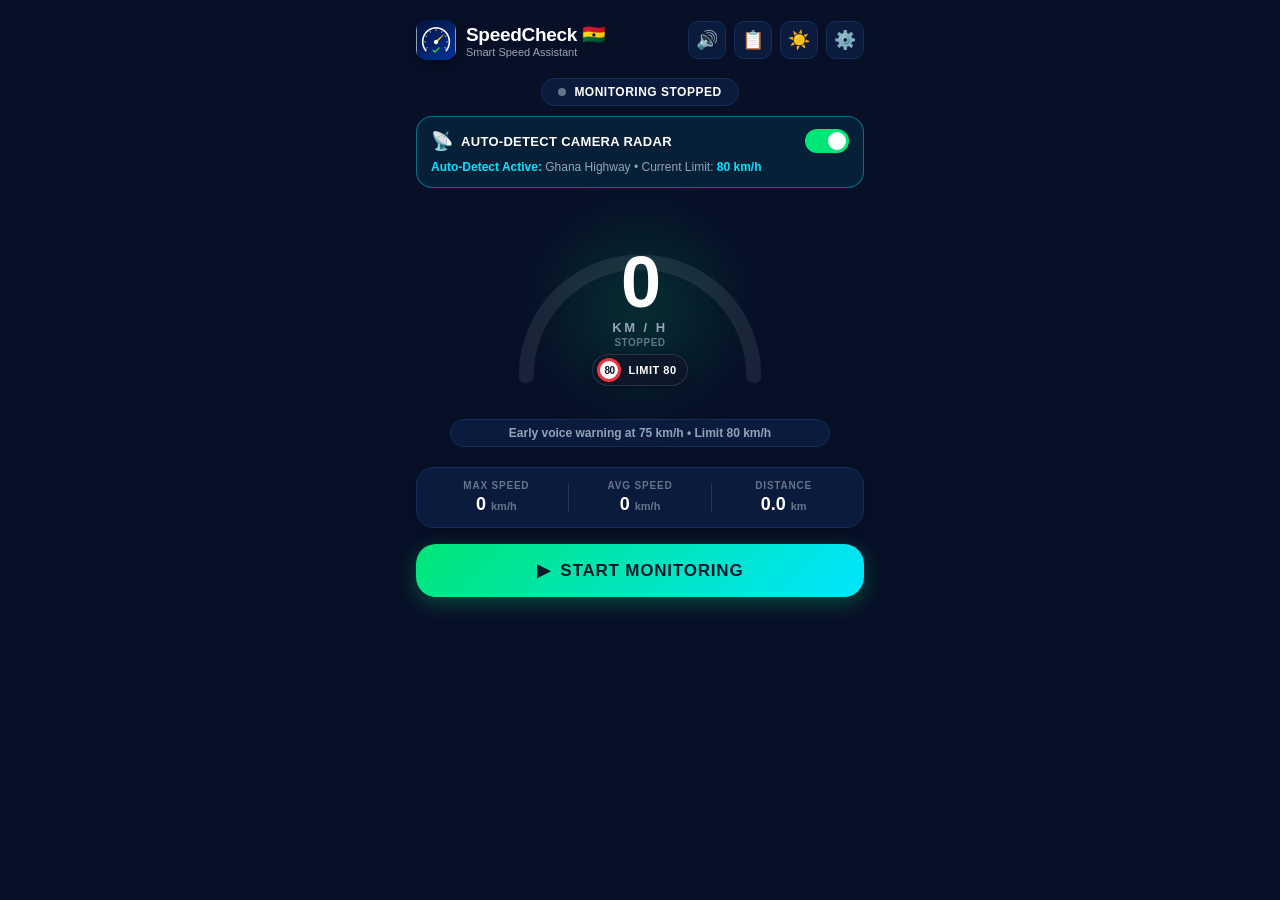
==== docs/index.html @ 5228cd0a "feat: remove home screen presets and add 12s GPS calibration window before voice alerts" ====
<!DOCTYPE html>
<html lang="en">
<head>
  <meta charset="UTF-8">
  <meta name="viewport" content="width=device-width, initial-scale=1.0, maximum-scale=1.0, user-scalable=no, viewport-fit=cover">
  <title>SpeedCheck — Smart Speed Monitor & Camera Radar for Ghana</title>
  
  <!-- PWA & Mobile Meta Tags -->
  <link rel="manifest" href="manifest.json">
  <link rel="icon" type="image/png" href="favicon.png">
  <meta name="theme-color" content="#0B1B3D">
  
  <!-- iOS Safari Web App Specifics -->
  <meta name="apple-mobile-web-app-capable" content="yes">
  <meta name="apple-mobile-web-app-status-bar-style" content="black-translucent">
  <meta name="apple-mobile-web-app-title" content="SpeedCheck">
  <link rel="apple-touch-icon" href="icons/icon-192.png">

  <!-- Styles -->
  <link rel="stylesheet" href="styles.css">
</head>
<body>

  <div class="app-container">
    <!-- Header -->
    <header class="app-header">
      <div class="brand-row">
        <img src="favicon.png" alt="SpeedCheck Logo" class="app-logo">
        <div class="brand-text">
          <h1>SpeedCheck 🇬🇭</h1>
          <div class="brand-subtitle">Smart Speed Assistant</div>
        </div>
      </div>
      <div class="header-actions">
        <button id="muteBtn" class="icon-btn" title="Toggle Voice Alerts">🔊</button>
        <button id="historyBtn" class="icon-btn" title="Speed & Evidence Logs">📋</button>
        <button id="themeBtn" class="icon-btn" title="Toggle Dark/Light Mode">☀️</button>
        <button id="settingsBtn" class="icon-btn" title="Settings">⚙️</button>
      </div>
    </header>

    <!-- Status Badge -->
    <div class="status-badge-container">
      <div id="statusBadge" class="status-badge">
        <span id="statusDot" class="dot"></span>
        <span id="statusText">Monitoring Stopped</span>
      </div>
    </div>

    <!-- Auto-Detect Radar Card -->
    <div id="radarCard" class="radar-card auto-active">
      <div class="radar-header">
        <div class="radar-title-group">
          <span class="radar-icon">📡</span>
          <span class="radar-label">AUTO-DETECT CAMERA RADAR</span>
        </div>
        <label class="switch">
          <input type="checkbox" id="autoDetectToggle" checked>
          <span class="slider"></span>
        </label>
      </div>
      <div id="radarStatusText" class="radar-status-text">
        Auto-Detect active: Monitoring approaching Ghana MTTD speed camera corridors.
      </div>
    </div>

    <!-- Speedometer Gauge Area (Modern Electric-Cockpit Cluster) -->
    <div class="speedometer-container">
      <div id="ambientGlow" class="ambient-glow"></div>
      <svg class="gauge-svg" viewBox="0 0 280 180">
        <defs>
          <linearGradient id="safeGrad" x1="0%" y1="0%" x2="100%" y2="0%">
            <stop offset="0%" stop-color="#00E676" />
            <stop offset="100%" stop-color="#00E5FF" />
          </linearGradient>
          <linearGradient id="amberGrad" x1="0%" y1="0%" x2="100%" y2="0%">
            <stop offset="0%" stop-color="#FFD600" />
            <stop offset="100%" stop-color="#FF9100" />
          </linearGradient>
          <linearGradient id="dangerGrad" x1="0%" y1="0%" x2="100%" y2="0%">
            <stop offset="0%" stop-color="#FF3D00" />
            <stop offset="100%" stop-color="#D50000" />
          </linearGradient>
        </defs>

        <!-- Background Track Arc (Radius 105, Path length ~330) -->
        <path class="gauge-track" d="M 35 155 A 105 105 0 1 1 245 155" />
        <!-- Dynamic Gradient Progress Arc -->
        <path id="gaugeProgress" class="gauge-progress" d="M 35 155 A 105 105 0 1 1 245 155" />
      </svg>

      <div class="speed-digital-display">
        <span id="speedNumber" class="speed-number">0</span>
        <span class="speed-unit">KM / H</span>
        <span id="speedMphUnit" class="speed-unit-mph" style="display:none; font-size:11px; font-weight:700; color:rgba(255,255,255,0.55); letter-spacing:0.5px; margin-top:1px;">≈ 0 MPH</span>
        <span id="speedMotionTag" class="speed-motion-tag">STOPPED</span>
        
        <!-- Authentic Ghana Road Speed Sign Badge -->
        <div class="ghana-road-sign-badge" title="Ghana Speed Limit">
          <div class="ghana-sign-disk">
            <span id="effectiveLimitNumber">80</span>
          </div>
          <span class="ghana-sign-text">LIMIT <span id="effectiveLimitLabel">80</span></span>
        </div>
      </div>
    </div>

    <!-- Early Warning Notification Info Pill -->
    <div id="warningPill" class="warning-pill">
      Early voice warning at 75 km/h • Limit 80 km/h
    </div>

    <!-- Manual Speed Limit — collapsed into Settings modal; presets removed from home screen -->

    <!-- Trip Statistics (Glassmorphic Card) -->
    <div class="stats-glass-card">
      <div class="stat-col">
        <div class="stat-label">MAX SPEED</div>
        <div class="stat-value"><span id="statMaxSpeed">0</span> <span class="stat-unit">km/h</span></div>
      </div>
      <div class="stat-divider"></div>
      <div class="stat-col">
        <div class="stat-label">AVG SPEED</div>
        <div class="stat-value"><span id="statAvgSpeed">0</span> <span class="stat-unit">km/h</span></div>
      </div>
      <div class="stat-divider"></div>
      <div class="stat-col">
        <div class="stat-label">DISTANCE</div>
        <div class="stat-value"><span id="statDistance">0.0</span> <span class="stat-unit">km</span></div>
      </div>
    </div>

    <!-- Big Action Button (Ignition Style) -->
    <button id="mainActionBtn" class="main-action-btn start-btn">
      <span id="mainBtnDot" class="btn-indicator-dot" style="display: none;"></span>
      <span id="mainBtnIcon">▶</span>
      <span id="mainBtnText">START MONITORING</span>
    </button>

    <!-- iOS Add to Home Screen Banner (visible only on iOS Safari) -->
    <div id="iosInstallBanner" class="ios-banner" style="display: none;">
      <span class="icon">📲</span>
      <div>
        <strong>iPhone Users:</strong> Tap the <strong>Share</strong> button <span style="font-size: 14px;">(⎙/⎋)</span> in Safari and tap <strong>"Add to Home Screen"</strong> to use as a full-screen app!
      </div>
    </div>
  </div>

  <!-- Settings Modal -->
  <div id="settingsModal" class="modal-overlay">
    <div class="modal-content">
      <div class="modal-header">
        <h2>Settings & Audio</h2>
        <button class="close-btn" data-close-modal="settingsModal">✕</button>
      </div>
      <div class="modal-body">
        <!-- Alert Delivery Mode Chips -->
        <div class="setting-row">
          <div class="setting-info">
            <div class="setting-title">Alert Delivery Mode</div>
            <div class="setting-desc">Voice speech, haptic vibration, or silent HUD</div>
          </div>
          <div class="alert-mode-chips">
            <button class="mode-chip selected" data-mode="SOUND">🔊 (Voice)</button>
            <button class="mode-chip" data-mode="VIBRATE">📳</button>
            <button class="mode-chip" data-mode="MUTE">🔇</button>
          </div>
        </div>

        <!-- Warning Buffer Offset -->
        <div class="setting-row">
          <div class="setting-info">
            <div class="setting-title">Warning Buffer</div>
            <div class="setting-desc">Early alert before reaching target speed limit</div>
          </div>
          <div style="display: flex; align-items: center; gap: 8px;">
            <input type="range" id="bufferOffsetSlider" min="3" max="10" value="5" style="width: 80px; accent-color: var(--safe-green);">
            <span id="bufferOffsetValue" style="font-weight: bold; font-size: 13px; color: var(--safe-green); min-width: 48px;">5 km/h</span>
          </div>
        </div>

        <div class="setting-row">
          <div class="setting-info">
            <div class="setting-title">Voice Assistant Style</div>
            <div class="setting-desc">Natural English voice style for prompts</div>
          </div>
          <select id="voiceGenderSelect" style="padding: 6px 10px; border-radius: 8px; background: var(--bg-color); color: var(--text-primary); border: 1px solid var(--surface-border);">
            <option value="FEMALE">Female Voice</option>
            <option value="MALE">Male Voice</option>
          </select>
        </div>

        <div class="setting-row">
          <div class="setting-info">
            <div class="setting-title">US Import Vehicle Mode (Show MPH)</div>
            <div class="setting-desc">Displays secondary MPH under KM/H for American-spec dashboard clusters (60 MPH ≈ 97 KM/H)</div>
          </div>
          <label class="toggle-switch">
            <input type="checkbox" id="dualUnitsMphToggle">
            <span class="slider"></span>
          </label>
        </div>

        <div class="setting-row">
          <div class="setting-info">
            <div class="setting-title">Alert Cooldown</div>
            <div class="setting-desc">Interval between repeated over-limit alerts</div>
          </div>
          <select id="cooldownSelect" style="padding: 6px 10px; border-radius: 8px; background: var(--bg-color); color: var(--text-primary); border: 1px solid var(--surface-border);">
            <option value="10">10 seconds</option>
            <option value="15">15 seconds</option>
            <option value="20">20 seconds</option>
            <option value="30">30 seconds</option>
          </select>
        </div>

        <button id="testVoiceBtn" class="modal-btn" style="margin-top: 14px;">
          🔊 Test Voice Prompts Now
        </button>

        <button id="openGuideBtn" class="modal-btn" style="background: rgba(252, 209, 22, 0.15); border-color: rgba(252, 209, 22, 0.4); color: var(--ghana-gold);">
          📷 Ghana MTTD Speed Camera Guide
        </button>

        <button id="openAccuracyBtn" class="modal-btn" style="margin-top: 8px; background: rgba(0, 230, 118, 0.1); border-color: rgba(0, 230, 118, 0.3); color: var(--safe-green);">
          ⚡ Why Speedometers Lie & GPS Accuracy
        </button>

        <button id="openPrivacyBtn" class="modal-btn" style="margin-top: 8px;">
          🔒 Privacy Policy & Data
        </button>
      </div>
    </div>
  </div>

  <!-- Speed & Location Evidence Modal -->
  <div id="historyModal" class="modal-overlay">
    <div class="modal-content">
      <div class="modal-header">
        <div>
          <h2>📋 Speed & Location Evidence</h2>
          <div style="font-size: 11px; color: var(--text-muted); margin-top: 2px;">
            <span id="historyLogCount">0</span> warning & violation logs
          </div>
        </div>
        <button class="close-btn" data-close-modal="historyModal">✕</button>
      </div>
      <div class="modal-body">
        <div style="display: flex; gap: 8px; margin-bottom: 12px;">
          <button id="exportEvidenceBtn" class="modal-btn primary" style="margin-top: 0; padding: 10px 14px; font-size: 12px; flex: 1;">
            📥 Export Evidence (CSV)
          </button>
          <button id="clearHistoryBtn" class="modal-btn" style="margin-top: 0; padding: 10px 14px; font-size: 12px; color: var(--exceeded-red); border-color: rgba(255, 61, 0, 0.4); flex: 1;">
            🗑️ Clear Logs
          </button>
        </div>

        <div id="historyLogsContainer" class="history-logs-container">
          <div style="text-align: center; color: var(--text-muted); padding: 24px 0; font-size: 13px;">
            No speed warnings or violations recorded yet.<br>Driving evidence will appear here.
          </div>
        </div>
      </div>
    </div>
  </div>

  <!-- Ghana Speed Camera Guide Modal -->
  <div id="guideModal" class="modal-overlay">
    <div class="modal-content">
      <div class="modal-header">
        <h2>🇬🇭 Ghana Speed Cameras Guide</h2>
        <button class="close-btn" data-close-modal="guideModal">✕</button>
      </div>
      <div class="modal-body">
        <p>The Ghana Police Service (MTTD) has deployed automated radar speed cameras across major Greater Accra transit links:</p>
        
        <h3>📍 Fixed Camera Corridors (5 Active):</h3>
        <ul id="guideFixedCameraList" class="camera-zone-list">
          <!-- Injected by app.js -->
        </ul>

        <div id="extraCamerasContainer" style="display: none;">
          <h3>⚠️ Potential Police Mobile Patrol Zones:</h3>
          <ul id="guideMobileCameraList" class="camera-zone-list">
            <!-- Injected by app.js -->
          </ul>
        </div>

        <button id="toggleCameraListBtn" class="modal-btn" style="background: rgba(0, 229, 255, 0.1); border-color: rgba(0, 229, 255, 0.3); color: var(--accent-cyan); margin: 10px 0;">
          +23 more speed camera zones ▾
        </button>

        <h3>🛡️ Road Safety Tips:</h3>
        <ul>
          <li><strong>Approaching Alert</strong>: SpeedCheck warns you before reaching the limit to allow smooth braking.</li>
          <li><strong>Urban Centers</strong>: The default speed limit in Accra town areas is 50 km/h unless otherwise posted.</li>
          <li><strong>School & Hospital Feeder Roads</strong>: Strictly 30 km/h.</li>
        </ul>

        <button class="modal-btn primary" data-close-modal="guideModal">Got It</button>
      </div>
    </div>
  </div>

  <!-- Speedometer Accuracy & GPS Guide Modal -->
  <div id="accuracyModal" class="modal-overlay">
    <div class="modal-content">
      <div class="modal-header">
        <h2>⚡ Why Speedometers Lie & GPS Accuracy</h2>
        <button class="close-btn" data-close-modal="accuracyModal">✕</button>
      </div>
      <div class="modal-body">
        <p>Your car dashboard almost never displays your true ground speed. Here is what motorists in Ghana need to know:</p>
        
        <h3>🛞 1. Tyre Sizes (Abossey Okai Swaps)</h3>
        <p>Speedometers measure wheel revolutions. Swapping rims or tyres with different overall diameters changes how far you travel per turn. Larger tyres mean you are moving <strong>faster</strong> than your speedometer says!</p>

        <h3>🇺🇸 2. American Imports (MPH vs KM/H)</h3>
        <p>Many US salvage and direct imports show <strong>MPH</strong> on the large dial:</p>
        <ul>
          <li><strong>31 MPH</strong> = 50 KM/H (Urban limit)</li>
          <li><strong>50 MPH</strong> = 80 KM/H (Highway limit)</li>
          <li><strong>60 MPH</strong> = 97 KM/H (Over limit!)</li>
          <li><strong>80 MPH</strong> = 129 KM/H (Dangerous violation)</li>
        </ul>

        <h3>🛰️ 3. GPS Satellite Ground Truth</h3>
        <p>Police radars and automated Traffitech cameras calculate true velocity across the earth. SpeedCheck uses satellite Doppler shift to deliver true ground speed, matching what enforcement cameras actually detect.</p>

        <button class="modal-btn primary" data-close-modal="accuracyModal">Understood</button>
      </div>
    </div>
  </div>

  <!-- Privacy Policy Modal -->
  <div id="privacyModal" class="modal-overlay">
    <div class="modal-content">
      <div class="modal-header">
        <h2>Privacy Policy</h2>
        <button class="close-btn" data-close-modal="privacyModal">✕</button>
      </div>
      <div class="modal-body">
        <p><strong>SpeedCheck is 100% private and ad-free.</strong></p>
        <br>
        <h3>1. Location Data</h3>
        <p>Your GPS coordinates are used exclusively inside your browser to calculate current speed and distance to approaching speed camera zones. <strong>No location data is ever transmitted, logged, or uploaded to any server.</strong></p>
        
        <h3>2. Zero Tracking & No Ads</h3>
        <p>SpeedCheck does not use cookies, advertising identifiers, or analytics trackers. Everything runs client-side on your device.</p>

        <h3>3. Offline & Standalone</h3>
        <p>All core detection and voice algorithms function entirely offline once cached.</p>
        
        <button class="modal-btn primary" data-close-modal="privacyModal">Close</button>
      </div>
    </div>
  </div>

  <!-- GPS Permission & Audio Activation Modal -->
  <div id="permissionModal" class="modal-overlay">
    <div class="modal-content">
      <div class="modal-header">
        <h2>Enable GPS & Driving Alerts</h2>
        <button class="close-btn" data-close-modal="permissionModal">✕</button>
      </div>
      <div class="modal-body">
        <div class="permission-icon-circle">📍</div>
        <p class="permission-text">
          SpeedCheck requires <strong>GPS Location</strong> access to measure your driving speed in real-time and alert you before you reach MTTD speed camera traps.
          <br><br>
          🔒 <strong>100% Private</strong>: Your GPS coordinates stay strictly on your phone and are never sent to any server.
        </p>

        <button id="grantPermissionBtn" class="modal-btn primary" style="font-size: 15px; padding: 14px;">
          Allow GPS & Start Monitoring
        </button>

        <!-- Troubleshooting callout if Safari or Chrome blocks location -->
        <div id="permissionDeniedCard" class="permission-help-card" style="display: none;">
          <strong>⚠️ Location Permission is Blocked</strong>
          <p style="margin-top: 4px;">To enable location in your browser:</p>
          <ol>
            <li><strong>On iPhone Safari</strong>: Tap the <strong>aA</strong> icon in the address bar > <strong>Website Settings</strong> > <strong>Location</strong> > Choose <strong>Allow</strong>.</li>
            <li><strong>In iOS Settings</strong>: Go to <strong>Settings</strong> > <strong>Privacy & Security</strong> > <strong>Location Services</strong> > <strong>Safari Websites</strong> > Select <strong>While Using the App</strong> and toggle <strong>Precise Location</strong> ON.</li>
            <li><strong>On Chrome / Android</strong>: Tap the lock icon in the address bar > <strong>Permissions</strong> > <strong>Location</strong> > <strong>Allow</strong>.</li>
          </ol>
          <button id="retryPermissionBtn" class="modal-btn" style="margin-top: 8px;">
            🔄 Retry After Enabling
          </button>
        </div>
      </div>
    </div>
  </div>

  <!-- App Script -->
  <script src="app.js"></script>
</body>
</html>
---- docs/styles.css ----
:root {
  --bg-color: #071026;
  --surface-color: #0B1B3D;
  --surface-border: #162C5B;
  --text-primary: #FFFFFF;
  --text-secondary: #94A3B8;
  --text-muted: #64748B;
  
  --safe-green: #00E676;
  --safe-glow: rgba(0, 230, 118, 0.25);
  --approaching-amber: #FFD600;
  --approaching-glow: rgba(255, 214, 0, 0.25);
  --exceeded-red: #FF3D00;
  --exceeded-glow: rgba(255, 61, 0, 0.35);

  --accent-cyan: #00E5FF;
  --ghana-gold: #FCD116;
  --ghana-green: #006B3F;
  --ghana-red: #CE1126;

  --card-radius: 16px;
  --btn-radius: 14px;
}

[data-theme="light"] {
  --bg-color: #F1F5F9;
  --surface-color: #FFFFFF;
  --surface-border: #CBD5E1;
  --text-primary: #0F172A;
  --text-secondary: #475569;
  --text-muted: #94A3B8;

  --safe-glow: rgba(0, 230, 118, 0.15);
  --approaching-glow: rgba(255, 214, 0, 0.15);
  --exceeded-glow: rgba(255, 61, 0, 0.2);
}

* {
  box-sizing: border-box;
  margin: 0;
  padding: 0;
  -webkit-tap-highlight-color: transparent;
  user-select: none;
}

body {
  font-family: -apple-system, BlinkMacSystemFont, "Segoe UI", Roboto, Helvetica, Arial, sans-serif;
  background-color: var(--bg-color);
  color: var(--text-primary);
  min-height: 100vh;
  display: flex;
  flex-direction: column;
  align-items: center;
  transition: background-color 0.25s ease, color 0.25s ease;
  overflow-x: hidden;
  padding-bottom: env(safe-area-inset-bottom, 24px);
}

.app-container {
  width: 100%;
  max-width: 480px;
  min-height: 100vh;
  display: flex;
  flex-direction: column;
  padding: 12px 16px 24px 16px;
}

/* Header */
.app-header {
  display: flex;
  align-items: center;
  justify-content: space-between;
  padding: 8px 0;
}

.brand-row {
  display: flex;
  align-items: center;
  gap: 10px;
}

.app-logo {
  width: 40px;
  height: 40px;
  border-radius: 10px;
  object-fit: cover;
  box-shadow: 0 4px 12px rgba(0, 0, 0, 0.3);
}

.brand-text h1 {
  font-size: 19px;
  font-weight: 800;
  letter-spacing: -0.3px;
  display: flex;
  align-items: center;
  gap: 6px;
}

.brand-subtitle {
  font-size: 11px;
  color: var(--text-secondary);
  font-weight: 500;
}

.header-actions {
  display: flex;
  align-items: center;
  gap: 8px;
}

.icon-btn {
  background: var(--surface-color);
  border: 1px solid var(--surface-border);
  color: var(--text-primary);
  width: 38px;
  height: 38px;
  border-radius: 10px;
  display: flex;
  align-items: center;
  justify-content: center;
  cursor: pointer;
  font-size: 18px;
  transition: all 0.2s ease;
}

.icon-btn:active {
  transform: scale(0.92);
}

/* Status Badge */
.status-badge-container {
  display: flex;
  justify-content: center;
  margin: 10px 0;
}

.status-badge {
  display: inline-flex;
  align-items: center;
  gap: 8px;
  padding: 6px 16px;
  border-radius: 20px;
  font-size: 12px;
  font-weight: 700;
  letter-spacing: 0.5px;
  text-transform: uppercase;
  background: var(--surface-color);
  border: 1px solid var(--surface-border);
  transition: all 0.3s ease;
}

.status-badge .dot {
  width: 8px;
  height: 8px;
  border-radius: 50%;
  background: #64748B;
}

.status-badge.active {
  background: var(--safe-glow);
  border-color: var(--safe-green);
  color: var(--safe-green);
}
.status-badge.active .dot {
  background: var(--safe-green);
  box-shadow: 0 0 8px var(--safe-green);
}

.status-badge.approaching {
  background: var(--approaching-glow);
  border-color: var(--approaching-amber);
  color: var(--approaching-amber);
}
.status-badge.approaching .dot {
  background: var(--approaching-amber);
  box-shadow: 0 0 8px var(--approaching-amber);
}

.status-badge.exceeded {
  background: var(--exceeded-glow);
  border-color: var(--exceeded-red);
  color: var(--exceeded-red);
  animation: pulse-border 1.2s infinite;
}
.status-badge.exceeded .dot {
  background: var(--exceeded-red);
  box-shadow: 0 0 10px var(--exceeded-red);
}

@keyframes pulse-border {
  0%, 100% { transform: scale(1); }
  50% { transform: scale(1.03); }
}

/* Auto-Detect Radar Card */
.radar-card {
  background: var(--surface-color);
  border: 1px solid var(--surface-border);
  border-radius: var(--card-radius);
  padding: 12px 14px;
  margin-bottom: 12px;
  transition: all 0.25s ease;
}

.radar-card.auto-active {
  background: rgba(0, 229, 255, 0.08);
  border-color: rgba(0, 229, 255, 0.4);
}

.radar-header {
  display: flex;
  justify-content: space-between;
  align-items: center;
}

.radar-title-group {
  display: flex;
  align-items: center;
  gap: 8px;
}

.radar-icon {
  font-size: 18px;
  color: var(--accent-cyan);
}

.radar-label {
  font-size: 13px;
  font-weight: 700;
  letter-spacing: 0.3px;
}

.switch {
  position: relative;
  display: inline-block;
  width: 44px;
  height: 24px;
}

.switch input {
  opacity: 0;
  width: 0;
  height: 0;
}

.slider {
  position: absolute;
  cursor: pointer;
  top: 0; left: 0; right: 0; bottom: 0;
  background-color: #334155;
  transition: .3s;
  border-radius: 24px;
}

.slider:before {
  position: absolute;
  content: "";
  height: 18px;
  width: 18px;
  left: 3px;
  bottom: 3px;
  background-color: white;
  transition: .3s;
  border-radius: 50%;
}

input:checked + .slider {
  background-color: var(--safe-green);
}

input:checked + .slider:before {
  transform: translateX(20px);
}

.radar-status-text {
  font-size: 12px;
  color: var(--text-secondary);
  margin-top: 6px;
  line-height: 1.35;
}

.radar-status-text strong {
  color: var(--accent-cyan);
}

/* Speedometer Gauge Area (Electric Cockpit Redesign) */
.speedometer-container {
  display: flex;
  flex-direction: column;
  align-items: center;
  justify-content: center;
  position: relative;
  margin: 4px 0 2px 0;
  padding: 4px 0 8px 0;
  width: 100%;
}

.ambient-glow {
  position: absolute;
  top: 50%;
  left: 50%;
  transform: translate(-50%, -50%);
  width: 220px;
  height: 220px;
  border-radius: 50%;
  background: radial-gradient(circle, rgba(0, 230, 118, 0.16) 0%, rgba(0, 230, 118, 0.03) 60%, transparent 75%);
  pointer-events: none;
  filter: blur(24px);
  transition: all 0.4s ease;
  z-index: 1;
}

.gauge-svg {
  width: 100%;
  max-width: 320px;
  height: 195px;
  overflow: visible;
  position: relative;
  z-index: 2;
}

.gauge-track {
  fill: none;
  stroke: rgba(255, 255, 255, 0.08);
  stroke-width: 14;
  stroke-linecap: round;
}

[data-theme="light"] .gauge-track {
  stroke: rgba(0, 0, 0, 0.07);
}

.gauge-progress {
  fill: none;
  stroke: url(#safeGrad);
  stroke-width: 14;
  stroke-linecap: round;
  stroke-dasharray: 330;
  stroke-dashoffset: 330;
  transition: stroke-dashoffset 0.35s cubic-bezier(0.4, 0, 0.2, 1), stroke 0.3s ease;
  filter: drop-shadow(0 0 14px var(--safe-glow));
}

.speed-digital-display {
  position: absolute;
  top: 42px;
  display: flex;
  flex-direction: column;
  align-items: center;
  justify-content: center;
  pointer-events: none;
  z-index: 3;
}

.speed-number {
  font-size: 72px;
  font-weight: 900;
  line-height: 1;
  letter-spacing: -2px;
  font-variant-numeric: tabular-nums;
  color: var(--text-primary);
  transition: color 0.25s ease;
  max-width: 220px;
  text-align: center;
}

.speed-unit {
  font-size: 13px;
  font-weight: 800;
  color: var(--text-secondary);
  letter-spacing: 2.5px;
  margin-top: 2px;
}

.speed-motion-tag {
  font-size: 10px;
  font-weight: 700;
  letter-spacing: 0.5px;
  text-transform: uppercase;
  color: var(--text-muted);
  margin-top: 2px;
  transition: color 0.2s ease;
}

.speed-motion-tag.driving {
  color: var(--safe-green);
}

/* Authentic Ghana Road Speed Sign Badge (White circular disk with red ring) */
.ghana-road-sign-badge {
  display: inline-flex;
  align-items: center;
  gap: 7px;
  margin-top: 6px;
  padding: 3px 10px 3px 4px;
  border-radius: 20px;
  background: rgba(15, 23, 42, 0.85);
  border: 1px solid rgba(255, 255, 255, 0.12);
  backdrop-filter: blur(8px);
  box-shadow: 0 2px 8px rgba(0, 0, 0, 0.25);
}

[data-theme="light"] .ghana-road-sign-badge {
  background: rgba(255, 255, 255, 0.9);
  border-color: rgba(0, 0, 0, 0.12);
}

.ghana-sign-disk {
  width: 24px;
  height: 24px;
  border-radius: 50%;
  border: 3px solid #EF3340;
  background: #FFFFFF;
  color: #0F172A;
  display: flex;
  align-items: center;
  justify-content: center;
  font-size: 10px;
  font-weight: 900;
  letter-spacing: -0.5px;
  box-shadow: 0 1px 3px rgba(0, 0, 0, 0.3);
}

.ghana-sign-text {
  font-size: 11px;
  font-weight: 800;
  letter-spacing: 0.5px;
  color: var(--text-primary);
}

/* Early Warning Notification Info Pill */
.warning-pill {
  width: 100%;
  max-width: 380px;
  margin: 6px auto 10px auto;
  padding: 6px 14px;
  border-radius: 14px;
  background: var(--surface-color);
  border: 1px solid var(--surface-border);
  font-size: 12px;
  font-weight: 600;
  text-align: center;
  color: var(--text-secondary);
  transition: all 0.3s ease;
}

.warning-pill.approaching {
  color: var(--approaching-amber);
  border-color: rgba(255, 214, 0, 0.4);
  background: rgba(255, 214, 0, 0.08);
}

.warning-pill.exceeded {
  color: var(--exceeded-red);
  border-color: rgba(255, 61, 0, 0.4);
  background: rgba(255, 61, 0, 0.1);
  font-weight: 700;
}

/* Speed Limit Presets */
.preset-section {
  margin: 8px 0;
}

.preset-title {
  font-size: 11px;
  font-weight: 700;
  color: var(--text-muted);
  letter-spacing: 1px;
  text-transform: uppercase;
  margin-bottom: 8px;
}

.preset-chips {
  display: flex;
  flex-wrap: wrap;
  gap: 8px;
}

.chip-btn {
  background: var(--surface-color);
  border: 1px solid var(--surface-border);
  color: var(--text-primary);
  padding: 7px 14px;
  border-radius: 20px;
  font-size: 13px;
  font-weight: 600;
  cursor: pointer;
  transition: all 0.2s ease;
}

.chip-btn:active {
  transform: scale(0.94);
}

.chip-btn.selected {
  background: var(--safe-green);
  border-color: var(--safe-green);
  color: #000000;
  font-weight: 800;
  box-shadow: 0 2px 10px var(--safe-glow);
}

.chip-btn.custom-chip {
  border-style: dashed;
}

/* Modern Trip Stats Glass Card */
.stats-glass-card {
  display: flex;
  align-items: center;
  justify-content: space-around;
  background: var(--surface-color);
  border: 1px solid var(--surface-border);
  border-radius: 18px;
  padding: 12px 8px;
  margin: 10px 0 16px 0;
  box-shadow: 0 4px 12px rgba(0, 0, 0, 0.15);
}

.stat-col {
  flex: 1;
  text-align: center;
}

.stat-divider {
  width: 1px;
  height: 28px;
  background: rgba(255, 255, 255, 0.12);
}

[data-theme="light"] .stat-divider {
  background: rgba(0, 0, 0, 0.12);
}

.stat-label {
  font-size: 10px;
  font-weight: 700;
  color: var(--text-muted);
  letter-spacing: 0.8px;
  text-transform: uppercase;
}

.stat-value {
  font-size: 18px;
  font-weight: 900;
  margin-top: 3px;
  color: var(--text-primary);
  font-variant-numeric: tabular-nums;
}

.stat-unit {
  font-size: 11px;
  font-weight: 600;
  color: var(--text-muted);
}

/* Big Action Button (Ignition Style) */
.main-action-btn {
  width: 100%;
  padding: 16px;
  border-radius: 20px;
  border: none;
  font-size: 17px;
  font-weight: 900;
  letter-spacing: 0.8px;
  cursor: pointer;
  display: flex;
  align-items: center;
  justify-content: center;
  gap: 10px;
  transition: all 0.2s ease;
  box-shadow: 0 6px 20px rgba(0, 0, 0, 0.25);
}

.main-action-btn:active {
  transform: scale(0.97);
}

.main-action-btn.start-btn {
  background: linear-gradient(135deg, #00E676, #00E5FF);
  color: #0F172A;
  box-shadow: 0 6px 20px rgba(0, 230, 118, 0.28);
}

.main-action-btn.stop-btn {
  background: linear-gradient(135deg, #FF3D00, #D50000);
  color: #FFFFFF;
  box-shadow: 0 6px 20px rgba(255, 61, 0, 0.35);
}

.btn-indicator-dot {
  width: 10px;
  height: 10px;
  border-radius: 50%;
  background: #FFFFFF;
  animation: pulse-dot 1s infinite alternate;
}

@keyframes pulse-dot {
  from { opacity: 0.4; transform: scale(0.8); }
  to { opacity: 1; transform: scale(1.1); }
}

/* iOS Installation Banner */
.ios-banner {
  background: linear-gradient(135deg, rgba(252, 209, 22, 0.15), rgba(0, 229, 255, 0.15));
  border: 1px solid rgba(252, 209, 22, 0.35);
  border-radius: var(--card-radius);
  padding: 12px 14px;
  margin-top: 14px;
  display: flex;
  align-items: center;
  gap: 10px;
  font-size: 12px;
  line-height: 1.4;
}

.ios-banner .icon {
  font-size: 20px;
}

/* Modals */
.modal-overlay {
  position: fixed;
  top: 0; left: 0; right: 0; bottom: 0;
  background: rgba(0, 0, 0, 0.7);
  backdrop-filter: blur(4px);
  display: flex;
  align-items: center;
  justify-content: center;
  padding: 16px;
  z-index: 1000;
  opacity: 0;
  pointer-events: none;
  transition: opacity 0.25s ease;
}

.modal-overlay.open {
  opacity: 1;
  pointer-events: auto;
}

.modal-content {
  background: var(--surface-color);
  border: 1px solid var(--surface-border);
  border-radius: 20px;
  width: 100%;
  max-width: 440px;
  max-height: 85vh;
  display: flex;
  flex-direction: column;
  box-shadow: 0 10px 30px rgba(0, 0, 0, 0.5);
}

.modal-header {
  display: flex;
  align-items: center;
  justify-content: space-between;
  padding: 16px 20px;
  border-bottom: 1px solid var(--surface-border);
}

.modal-header h2 {
  font-size: 17px;
  font-weight: 800;
}

.close-btn {
  background: none;
  border: none;
  color: var(--text-secondary);
  font-size: 22px;
  cursor: pointer;
  padding: 4px;
}

.modal-body {
  padding: 16px 20px;
  overflow-y: auto;
  font-size: 13px;
  line-height: 1.5;
  color: var(--text-secondary);
}

.modal-body h3 {
  font-size: 14px;
  color: var(--text-primary);
  margin: 14px 0 6px 0;
}

.modal-body ul {
  padding-left: 18px;
  margin-bottom: 10px;
}

.setting-row {
  display: flex;
  justify-content: space-between;
  align-items: center;
  padding: 12px 0;
  border-bottom: 1px solid var(--surface-border);
}

.setting-info {
  flex: 1;
  padding-right: 12px;
}

.setting-title {
  font-size: 14px;
  font-weight: 700;
  color: var(--text-primary);
}

.setting-desc {
  font-size: 11px;
  color: var(--text-muted);
  margin-top: 2px;
}

.modal-btn {
  width: 100%;
  padding: 12px;
  border-radius: 10px;
  border: 1px solid var(--surface-border);
  background: var(--surface-color);
  color: var(--text-primary);
  font-weight: 700;
  cursor: pointer;
  margin-top: 10px;
}

.modal-btn.primary {
  background: var(--safe-green);
  color: #000;
  border: none;
}

/* Permission Modal & Help Callouts */
.permission-icon-circle {
  width: 64px;
  height: 64px;
  border-radius: 50%;
  background: rgba(0, 230, 118, 0.15);
  border: 2px solid var(--safe-green);
  display: flex;
  align-items: center;
  justify-content: center;
  font-size: 30px;
  margin: 0 auto 14px auto;
}

.permission-text {
  font-size: 13px;
  line-height: 1.55;
  color: var(--text-secondary);
  text-align: center;
  margin-bottom: 16px;
}

.permission-help-card {
  background: rgba(255, 61, 0, 0.08);
  border: 1px solid rgba(255, 61, 0, 0.35);
  border-radius: 12px;
  padding: 12px 14px;
  margin-top: 12px;
  font-size: 12px;
  line-height: 1.5;
  color: var(--text-primary);
}

.permission-help-card strong {
  color: var(--exceeded-red);
}

.permission-help-card ol {
  padding-left: 20px;
  margin-top: 6px;
}

.permission-help-card li {
  margin-bottom: 4px;
}

/* Alert Mode Chips */
.alert-mode-chips {
  display: flex;
  gap: 6px;
}

.mode-chip {
  background: var(--surface-color);
  border: 1px solid var(--surface-border);
  color: var(--text-secondary);
  padding: 6px 12px;
  border-radius: 16px;
  font-size: 12px;
  font-weight: 700;
  cursor: pointer;
  transition: all 0.2s ease;
}

.mode-chip.selected {
  background: var(--safe-green);
  border-color: var(--safe-green);
  color: #0F172A;
}

/* Camera Zone List in Guide */
.camera-zone-list {
  list-style: none;
  padding: 0 !important;
  margin: 6px 0 10px 0;
}

.camera-zone-item {
  display: flex;
  align-items: center;
  justify-content: space-between;
  padding: 6px 8px;
  margin-bottom: 4px;
  background: rgba(255, 255, 255, 0.04);
  border: 1px solid rgba(255, 255, 255, 0.06);
  border-radius: 8px;
  font-size: 12px;
}

[data-theme="light"] .camera-zone-item {
  background: rgba(0, 0, 0, 0.03);
  border-color: rgba(0, 0, 0, 0.06);
}

.camera-zone-item .cam-name {
  font-weight: 600;
  color: var(--text-primary);
  flex: 1;
}

.camera-zone-item .cam-limit {
  font-weight: 800;
  color: var(--safe-green);
  background: rgba(0, 230, 118, 0.12);
  padding: 2px 6px;
  border-radius: 6px;
  font-size: 11px;
}

/* History / Evidence Logs */
.history-logs-container {
  display: flex;
  flex-direction: column;
  gap: 8px;
  max-height: 55vh;
  overflow-y: auto;
}

.log-entry-card {
  display: flex;
  align-items: center;
  justify-content: space-between;
  padding: 10px 12px;
  background: rgba(255, 255, 255, 0.04);
  border: 1px solid rgba(255, 255, 255, 0.08);
  border-radius: 12px;
  transition: all 0.2s ease;
}

[data-theme="light"] .log-entry-card {
  background: rgba(0, 0, 0, 0.03);
  border-color: rgba(0, 0, 0, 0.08);
}

.log-entry-card.approaching {
  border-left: 4px solid var(--approaching-amber);
}

.log-entry-card.exceeded {
  border-left: 4px solid var(--exceeded-red);
}

.log-main-info {
  display: flex;
  flex-direction: column;
  gap: 2px;
}

.log-road-name {
  font-size: 13px;
  font-weight: 700;
  color: var(--text-primary);
}

.log-time-meta {
  font-size: 11px;
  color: var(--text-muted);
}

.log-speed-badge {
  text-align: right;
  display: flex;
  flex-direction: column;
  align-items: flex-end;
}

.log-speed-num {
  font-size: 16px;
  font-weight: 900;
  font-variant-numeric: tabular-nums;
}

.log-speed-badge.approaching .log-speed-num {
  color: var(--approaching-amber);
}

.log-speed-badge.exceeded .log-speed-num {
  color: var(--exceeded-red);
}

.log-limit-info {
  font-size: 10px;
  color: var(--text-secondary);
  font-weight: 600;
}
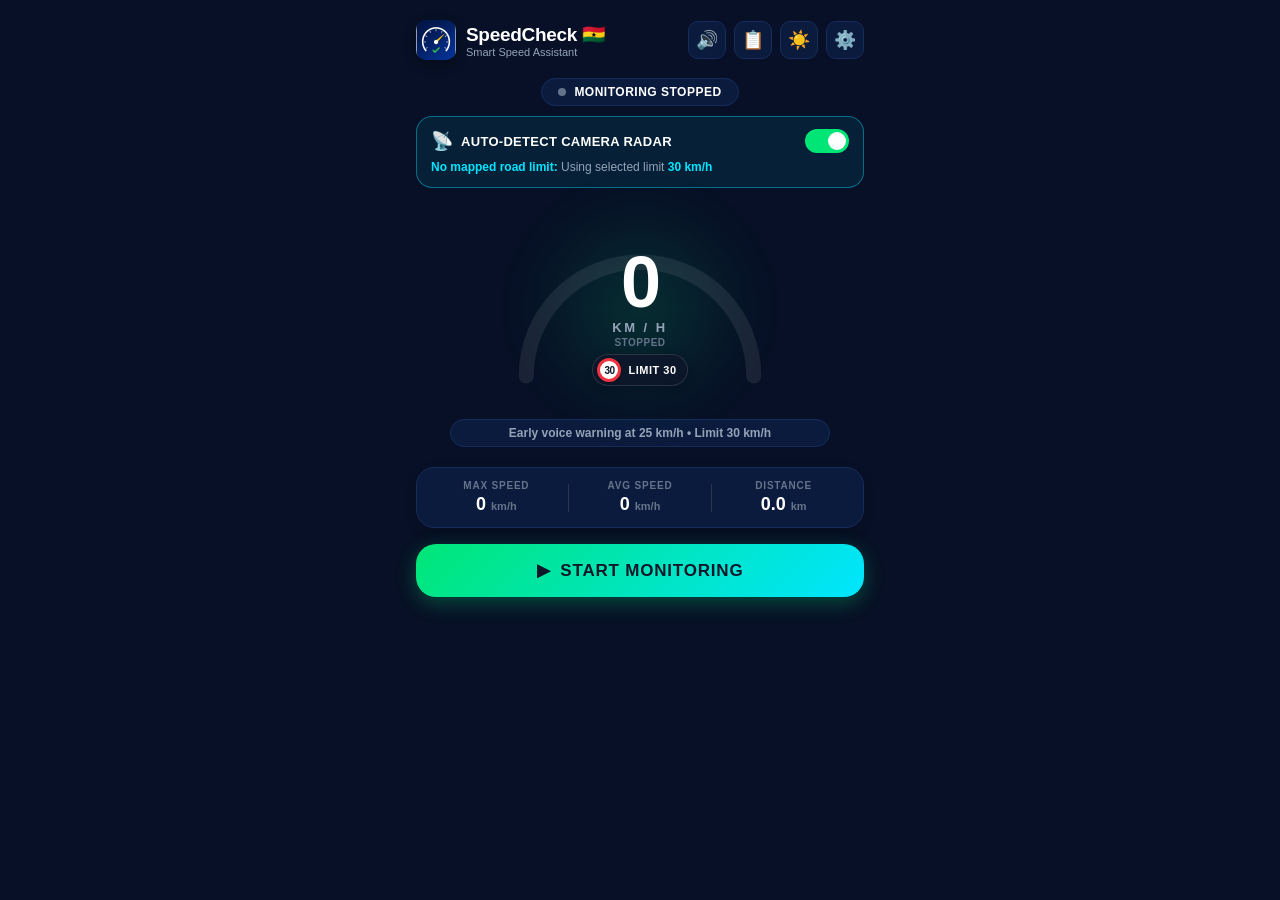
==== commit 48e6d9ce: "Release 1.0.8 with speed and location updates Co-authored-by: Copilot <223556219+Copilot@users.norep" ====
--- a/docs/index.html
+++ b/docs/index.html
@@ -33,7 +33,7 @@
       </div>
       <div class="header-actions">
         <button id="muteBtn" class="icon-btn" title="Toggle Voice Alerts">🔊</button>
-        <button id="historyBtn" class="icon-btn" title="Speed & Evidence Logs">📋</button>
+        <button id="historyBtn" class="icon-btn" title="Speed & Location History">📋</button>
         <button id="themeBtn" class="icon-btn" title="Toggle Dark/Light Mode">☀️</button>
         <button id="settingsBtn" class="icon-btn" title="Settings">⚙️</button>
       </div>
@@ -167,6 +167,17 @@
           </div>
         </div>
 
+        <div class="setting-row">
+          <div class="setting-info">
+            <div class="setting-title">Speed Camera Voice Prompts</div>
+            <div class="setting-desc">Hear camera warnings within 75 m. Speed-limit alerts follow your alert mode.</div>
+          </div>
+          <label class="toggle-switch">
+            <input type="checkbox" id="cameraVoiceAlertsToggle">
+            <span class="slider"></span>
+          </label>
+        </div>
+
         <!-- Warning Buffer Offset -->
         <div class="setting-row">
           <div class="setting-info">
@@ -199,6 +210,18 @@
             <input type="checkbox" id="dualUnitsMphToggle">
             <span class="slider"></span>
           </label>
+        </div>
+
+        <!-- Speedometer Offset Calibration -->
+        <div class="setting-row">
+          <div class="setting-info">
+            <div class="setting-title">Speedometer Offset Calibration</div>
+            <div class="setting-desc">Align GPS speed with your vehicle's instrument cluster. If car speedometer shows 80 but SpeedCheck shows 75, set +5. Range: -15 to +15 km/h.</div>
+          </div>
+          <div style="display: flex; align-items: center; gap: 8px;">
+            <input type="range" id="speedoOffsetSlider" min="-15" max="15" value="0" step="1" style="width: 90px; accent-color: var(--safe-green);">
+            <span id="speedoOffsetValue" style="font-weight: bold; font-size: 13px; color: var(--safe-green); min-width: 58px; text-align: right;">0 km/h</span>
+          </div>
         </div>
 
         <div class="setting-row">
@@ -229,16 +252,23 @@
         <button id="openPrivacyBtn" class="modal-btn" style="margin-top: 8px;">
           🔒 Privacy Policy & Data
         </button>
-      </div>
-    </div>
-  </div>
-
-  <!-- Speed & Location Evidence Modal -->
+
+        <p class="setting-desc" style="margin-top: 14px; line-height: 1.5;">
+          Mapped road limits are incomplete; always follow posted signs.
+          <a href="https://www.openstreetmap.org/copyright" target="_blank" rel="noopener noreferrer" style="color: var(--safe-green);">
+            © OpenStreetMap contributors · ODbL 1.0
+          </a>
+        </p>
+      </div>
+    </div>
+  </div>
+
+  <!-- Speed & Location History Modal -->
   <div id="historyModal" class="modal-overlay">
     <div class="modal-content">
       <div class="modal-header">
         <div>
-          <h2>📋 Speed & Location Evidence</h2>
+          <h2>📋 Speed & Location History</h2>
           <div style="font-size: 11px; color: var(--text-muted); margin-top: 2px;">
             <span id="historyLogCount">0</span> warning & violation logs
           </div>
@@ -248,7 +278,7 @@
       <div class="modal-body">
         <div style="display: flex; gap: 8px; margin-bottom: 12px;">
           <button id="exportEvidenceBtn" class="modal-btn primary" style="margin-top: 0; padding: 10px 14px; font-size: 12px; flex: 1;">
-            📥 Export Evidence (CSV)
+            📥 Export History (CSV)
           </button>
           <button id="clearHistoryBtn" class="modal-btn" style="margin-top: 0; padding: 10px 14px; font-size: 12px; color: var(--exceeded-red); border-color: rgba(255, 61, 0, 0.4); flex: 1;">
             🗑️ Clear Logs
@@ -257,7 +287,7 @@
 
         <div id="historyLogsContainer" class="history-logs-container">
           <div style="text-align: center; color: var(--text-muted); padding: 24px 0; font-size: 13px;">
-            No speed warnings or violations recorded yet.<br>Driving evidence will appear here.
+            No speed warnings or violations recorded yet.<br>Driving history will appear here.
           </div>
         </div>
       </div>
@@ -340,10 +370,10 @@
         <button class="close-btn" data-close-modal="privacyModal">✕</button>
       </div>
       <div class="modal-body">
-        <p><strong>SpeedCheck is 100% private and ad-free.</strong></p>
+        <p><strong>SpeedCheck is ad-free and does not upload GPS location data.</strong></p>
         <br>
         <h3>1. Location Data</h3>
-        <p>Your GPS coordinates are used exclusively inside your browser to calculate current speed and distance to approaching speed camera zones. <strong>No location data is ever transmitted, logged, or uploaded to any server.</strong></p>
+        <p>Your GPS coordinates are processed in your browser and are not uploaded to SpeedCheck servers. Warning and violation history, including GPS coordinates, is stored in this browser's local storage (up to 100 records) until you clear it. CSV export is user-initiated.</p>
         
         <h3>2. Zero Tracking & No Ads</h3>
         <p>SpeedCheck does not use cookies, advertising identifiers, or analytics trackers. Everything runs client-side on your device.</p>
@@ -393,6 +423,7 @@
   </div>
 
   <!-- App Script -->
+  <script src="speed-estimator.js"></script>
   <script src="app.js"></script>
 </body>
 </html>
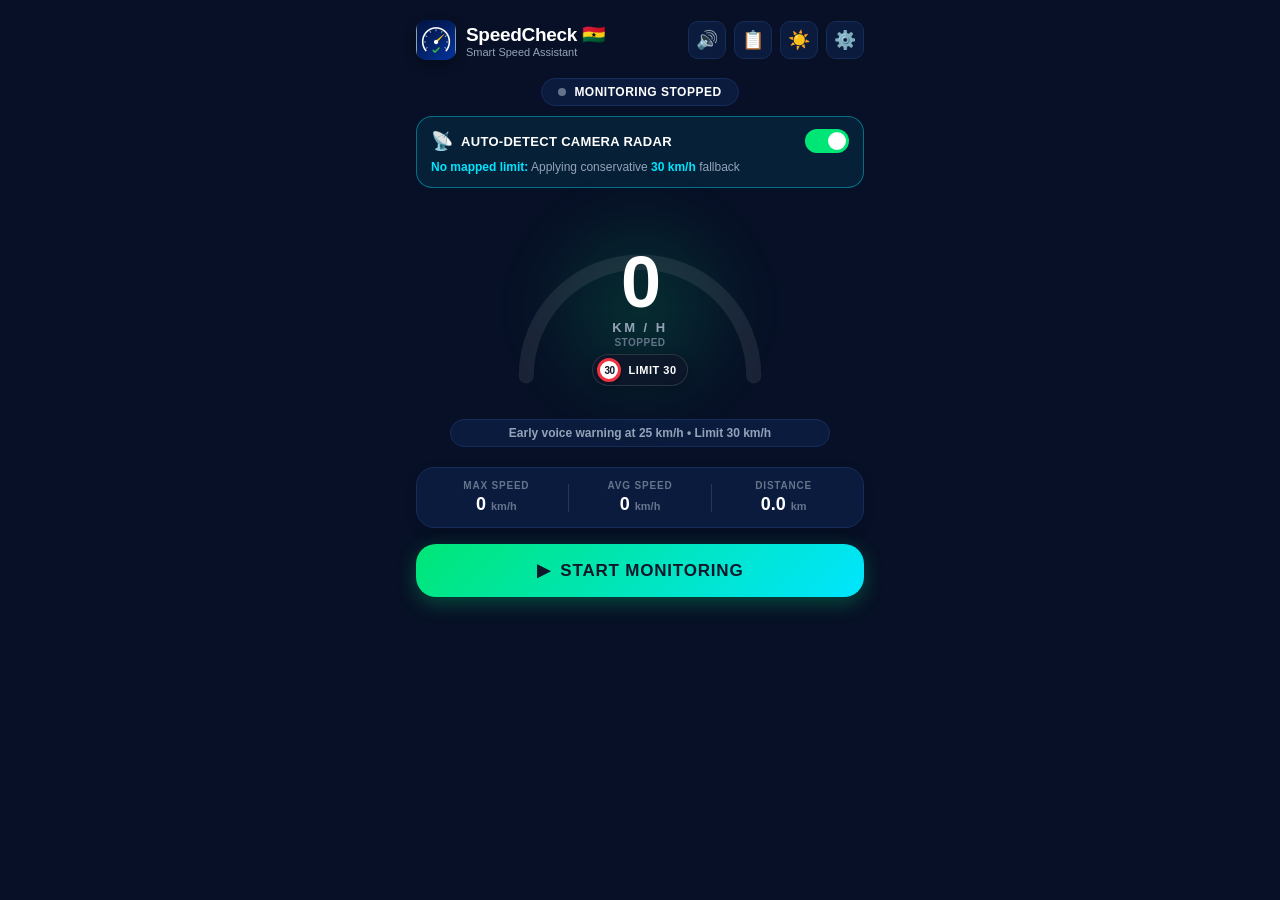
==== commit 5e2443bb: "fix(release): remove background location permission, enable R8 resource shrinking, and bump versionC" ====
--- a/docs/index.html
+++ b/docs/index.html
@@ -98,16 +98,16 @@
         <!-- Authentic Ghana Road Speed Sign Badge -->
         <div class="ghana-road-sign-badge" title="Ghana Speed Limit">
           <div class="ghana-sign-disk">
-            <span id="effectiveLimitNumber">80</span>
-          </div>
-          <span class="ghana-sign-text">LIMIT <span id="effectiveLimitLabel">80</span></span>
+            <span id="effectiveLimitNumber">30</span>
+          </div>
+          <span class="ghana-sign-text">LIMIT <span id="effectiveLimitLabel">30</span></span>
         </div>
       </div>
     </div>
 
     <!-- Early Warning Notification Info Pill -->
     <div id="warningPill" class="warning-pill">
-      Early voice warning at 75 km/h • Limit 80 km/h
+      Early voice warning at 25 km/h • Limit 30 km/h
     </div>
 
     <!-- Manual Speed Limit — collapsed into Settings modal; presets removed from home screen -->
@@ -210,18 +210,6 @@
             <input type="checkbox" id="dualUnitsMphToggle">
             <span class="slider"></span>
           </label>
-        </div>
-
-        <!-- Speedometer Offset Calibration -->
-        <div class="setting-row">
-          <div class="setting-info">
-            <div class="setting-title">Speedometer Offset Calibration</div>
-            <div class="setting-desc">Align GPS speed with your vehicle's instrument cluster. If car speedometer shows 80 but SpeedCheck shows 75, set +5. Range: -15 to +15 km/h.</div>
-          </div>
-          <div style="display: flex; align-items: center; gap: 8px;">
-            <input type="range" id="speedoOffsetSlider" min="-15" max="15" value="0" step="1" style="width: 90px; accent-color: var(--safe-green);">
-            <span id="speedoOffsetValue" style="font-weight: bold; font-size: 13px; color: var(--safe-green); min-width: 58px; text-align: right;">0 km/h</span>
-          </div>
         </div>
 
         <div class="setting-row">
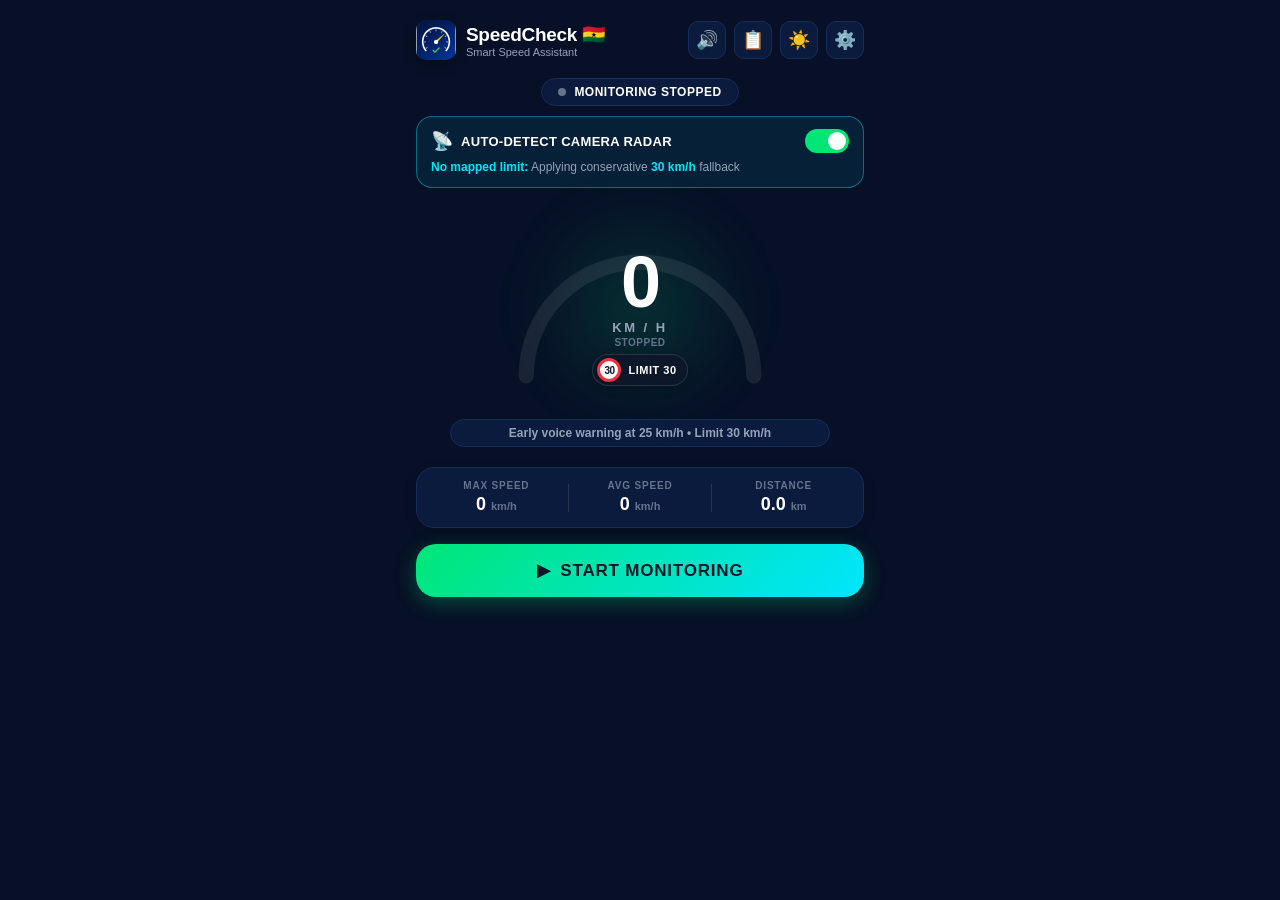
==== commit 754414c3: "feat: add 60s cooldown option, default to 30s, update overspeed voice prompt, and add 12 crowdsource" ====
--- a/docs/index.html
+++ b/docs/index.html
@@ -222,6 +222,7 @@
             <option value="15">15 seconds</option>
             <option value="20">20 seconds</option>
             <option value="30">30 seconds</option>
+            <option value="60">60 seconds</option>
           </select>
         </div>
 
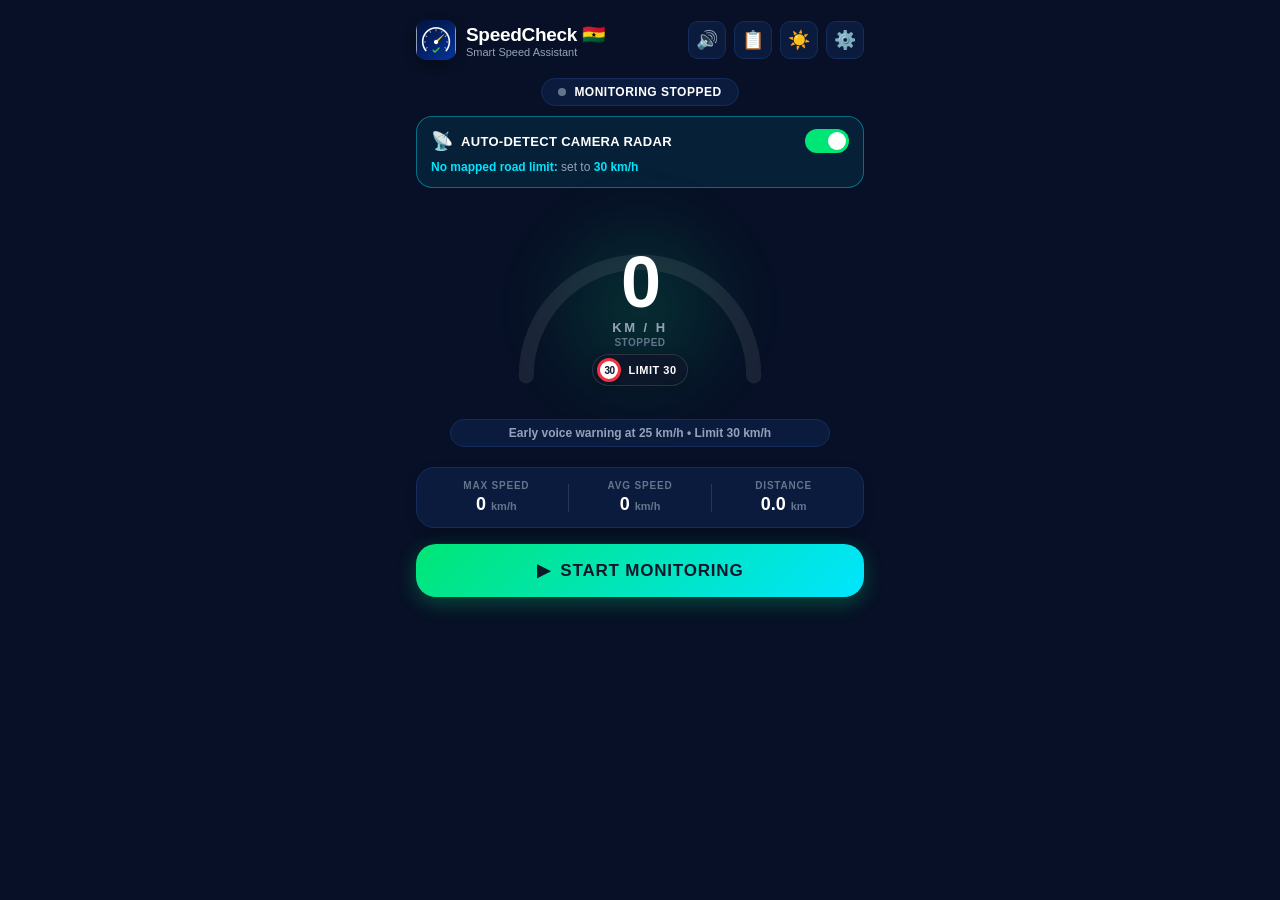
==== commit c60f584a: "feat: add Contact & Feedback stylish bottom sheet with WhatsApp community link" ====
--- a/docs/index.html
+++ b/docs/index.html
@@ -158,12 +158,11 @@
         <div class="setting-row">
           <div class="setting-info">
             <div class="setting-title">Alert Delivery Mode</div>
-            <div class="setting-desc">Voice speech, haptic vibration, or silent HUD</div>
+            <div class="setting-desc">Spoken voice prompts or audio beeps</div>
           </div>
           <div class="alert-mode-chips">
-            <button class="mode-chip selected" data-mode="SOUND">🔊 (Voice)</button>
-            <button class="mode-chip" data-mode="VIBRATE">📳</button>
-            <button class="mode-chip" data-mode="MUTE">🔇</button>
+            <button class="mode-chip selected" data-mode="VOICE">🔊 Voice</button>
+            <button class="mode-chip" data-mode="BEEP">🔔 Beep</button>
           </div>
         </div>
 
@@ -240,6 +239,10 @@
 
         <button id="openPrivacyBtn" class="modal-btn" style="margin-top: 8px;">
           🔒 Privacy Policy & Data
+        </button>
+
+        <button id="openFeedbackBtn" class="modal-btn" style="margin-top: 8px; background: rgba(16, 185, 129, 0.15); border-color: rgba(16, 185, 129, 0.4); color: var(--safe-green); font-weight: bold;">
+          💬 Contact & Feedback
         </button>
 
         <p class="setting-desc" style="margin-top: 14px; line-height: 1.5;">
@@ -371,6 +374,47 @@
         <p>All core detection and voice algorithms function entirely offline once cached.</p>
         
         <button class="modal-btn primary" data-close-modal="privacyModal">Close</button>
+      </div>
+    </div>
+  </div>
+
+  <!-- Contact & Feedback Modal -->
+  <div id="feedbackModal" class="modal-overlay">
+    <div class="modal-content">
+      <div class="modal-header">
+        <h2>Contact & Feedback</h2>
+        <button class="close-btn" data-close-modal="feedbackModal">✕</button>
+      </div>
+      <div class="modal-body">
+        <div style="margin-bottom: 14px;">
+          <label style="display: block; font-size: 11px; font-weight: bold; letter-spacing: 1px; color: var(--text-muted); margin-bottom: 6px;">TYPE</label>
+          <select id="feedbackTypeSelect" class="styled-select" style="width: 100%; padding: 12px 14px; border-radius: 12px; background: rgba(255, 255, 255, 0.05); color: var(--text-primary); border: 1px solid rgba(255, 255, 255, 0.15); font-size: 14px; box-sizing: border-box;">
+            <option value="Bug Report" selected>Bug Report</option>
+            <option value="Feature Request">Feature Request</option>
+            <option value="Other">Other</option>
+          </select>
+        </div>
+
+        <div style="margin-bottom: 14px;">
+          <label style="display: block; font-size: 11px; font-weight: bold; letter-spacing: 1px; color: var(--text-muted); margin-bottom: 6px;">
+            MESSAGE <span style="color: var(--exceeded-red); font-weight: bold;">*</span>
+          </label>
+          <textarea id="feedbackMessageInput" rows="4" placeholder="What's on your mind?" style="width: 100%; padding: 12px 14px; border-radius: 12px; background: rgba(255, 255, 255, 0.05); color: var(--text-primary); border: 1px solid rgba(255, 255, 255, 0.15); font-size: 14px; font-family: inherit; resize: vertical; box-sizing: border-box;"></textarea>
+          <div id="feedbackMessageError" style="display: none; color: var(--exceeded-red); font-size: 11px; margin-top: 4px;">Message is required</div>
+        </div>
+
+        <div style="margin-bottom: 18px;">
+          <label style="display: block; font-size: 11px; font-weight: bold; letter-spacing: 1px; color: var(--text-muted); margin-bottom: 6px;">CONTACT (OPTIONAL)</label>
+          <input id="feedbackContactInput" type="text" placeholder="Email or Phone" style="width: 100%; padding: 12px 14px; border-radius: 12px; background: rgba(255, 255, 255, 0.05); color: var(--text-primary); border: 1px solid rgba(255, 255, 255, 0.15); font-size: 14px; box-sizing: border-box;">
+        </div>
+
+        <button id="submitFeedbackBtn" class="modal-btn primary" style="width: 100%; padding: 14px; font-size: 15px; font-weight: bold; border-radius: 12px;">
+          Submit Feedback
+        </button>
+
+        <a id="joinWhatsappBtn" href="https://chat.whatsapp.com/I69GQ8XQDrL0tev0pgFHhB" target="_blank" rel="noopener noreferrer" class="modal-btn" style="display: flex; align-items: center; justify-content: center; gap: 8px; width: 100%; padding: 12px; margin-top: 10px; font-size: 14px; font-weight: bold; color: #25D366; border-color: rgba(37, 211, 102, 0.4); background: rgba(37, 211, 102, 0.1); border-radius: 12px; text-decoration: none; box-sizing: border-box;">
+          💬 Join WhatsApp Community
+        </a>
       </div>
     </div>
   </div>
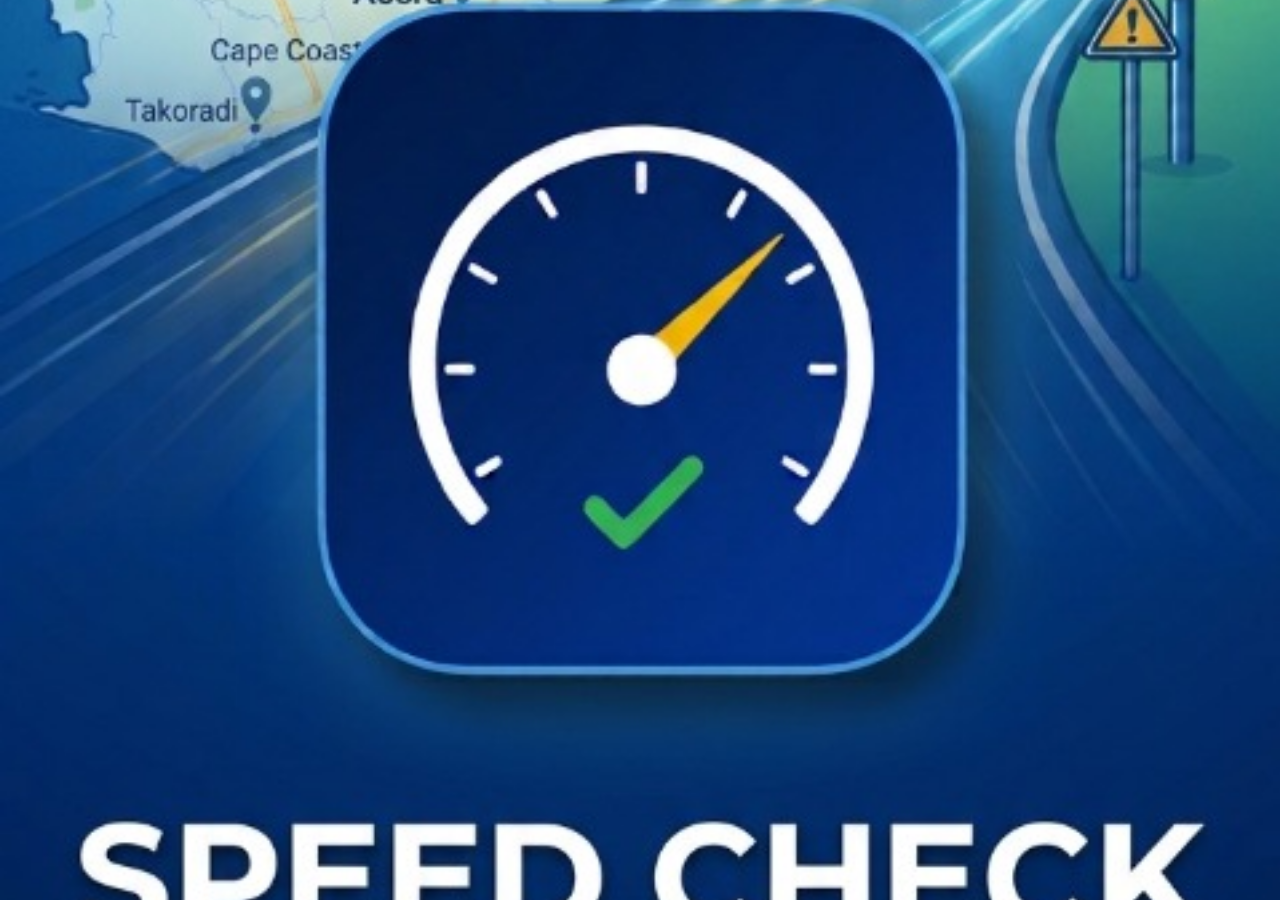
==== commit a38a434c: "feat: add branded splash screen and bump version to 1.0.3 (Build 15)" ====
--- a/docs/index.html
+++ b/docs/index.html
@@ -20,6 +20,11 @@
   <link rel="stylesheet" href="styles.css">
 </head>
 <body>
+
+  <!-- Splash Screen -->
+  <div id="splashScreen" style="position: fixed; inset: 0; z-index: 99999; background: #06152D; display: flex; align-items: center; justify-content: center; cursor: pointer; transition: opacity 0.4s ease, visibility 0.4s ease;">
+    <img src="splash_screen_banner.jpg" alt="Speed Check - Built for Ghana Roads" style="width: 100%; height: 100%; object-fit: cover;">
+  </div>
 
   <div class="app-container">
     <!-- Header -->
